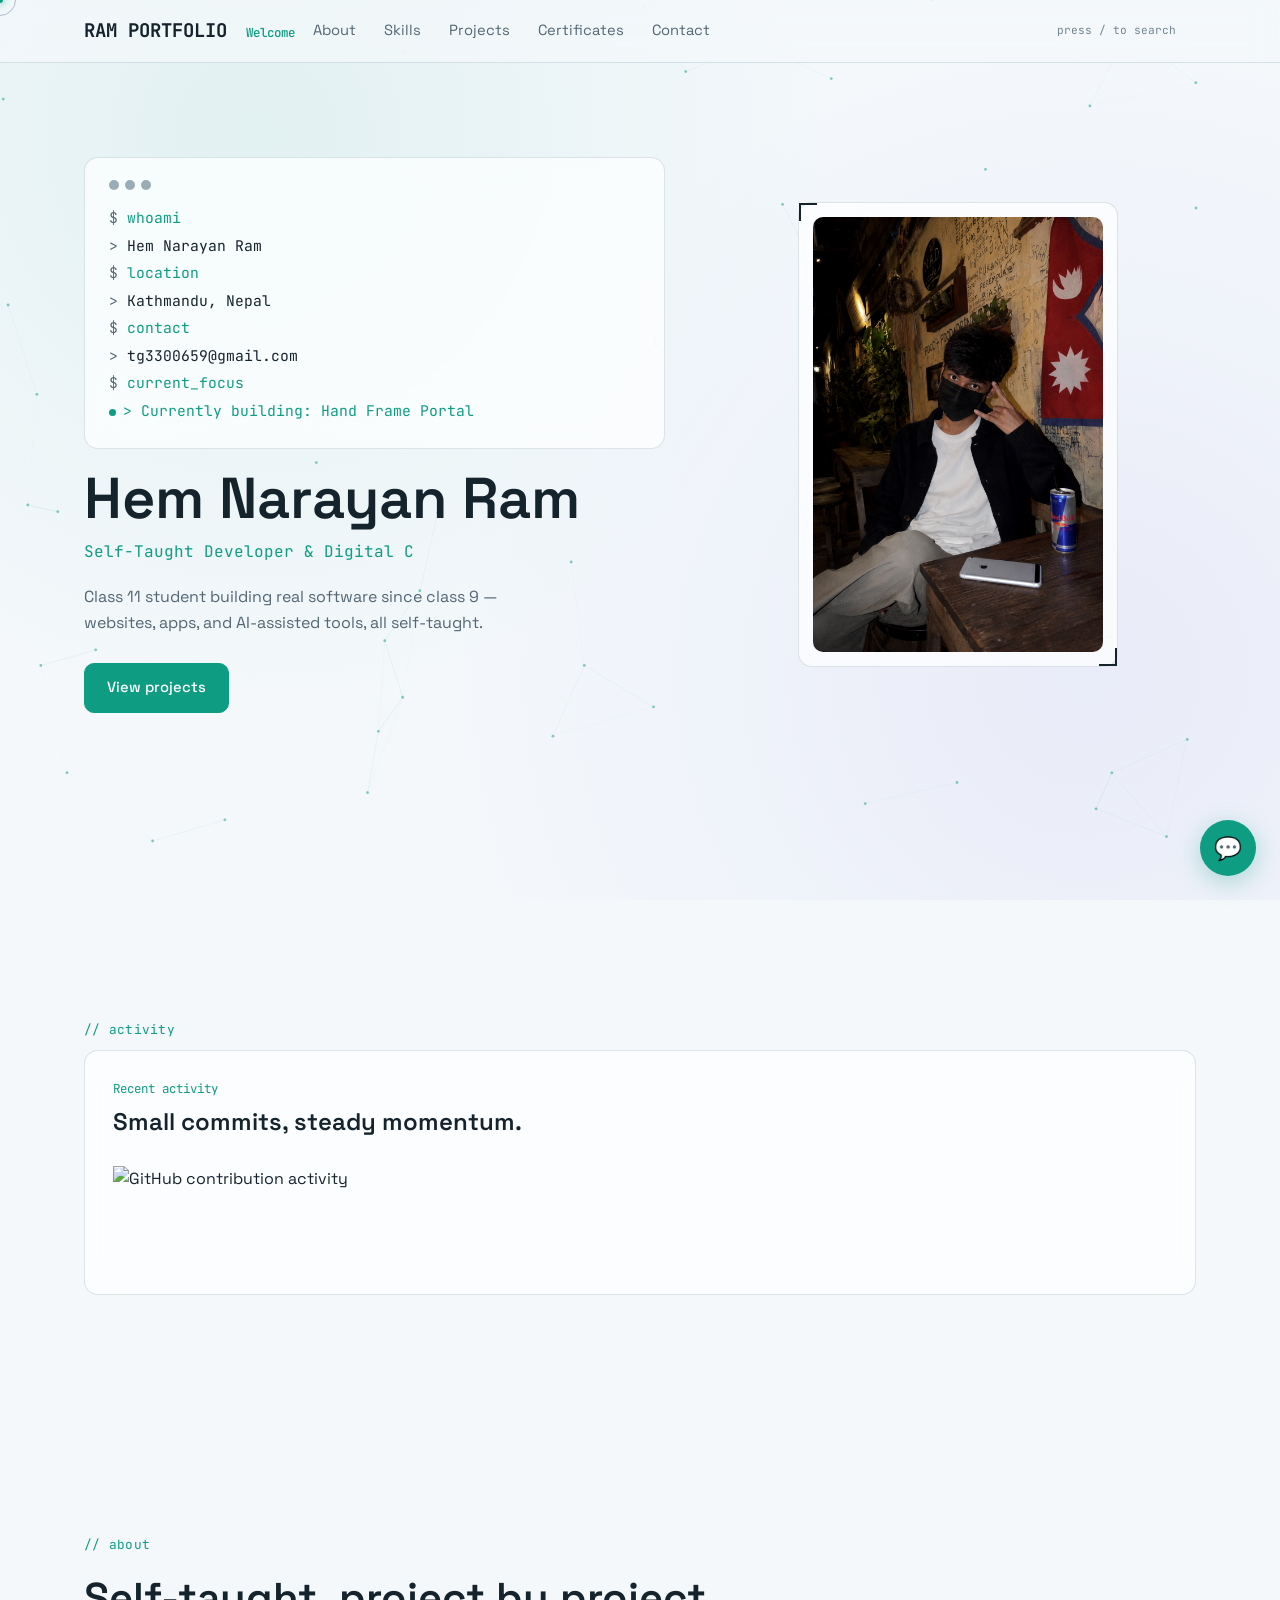
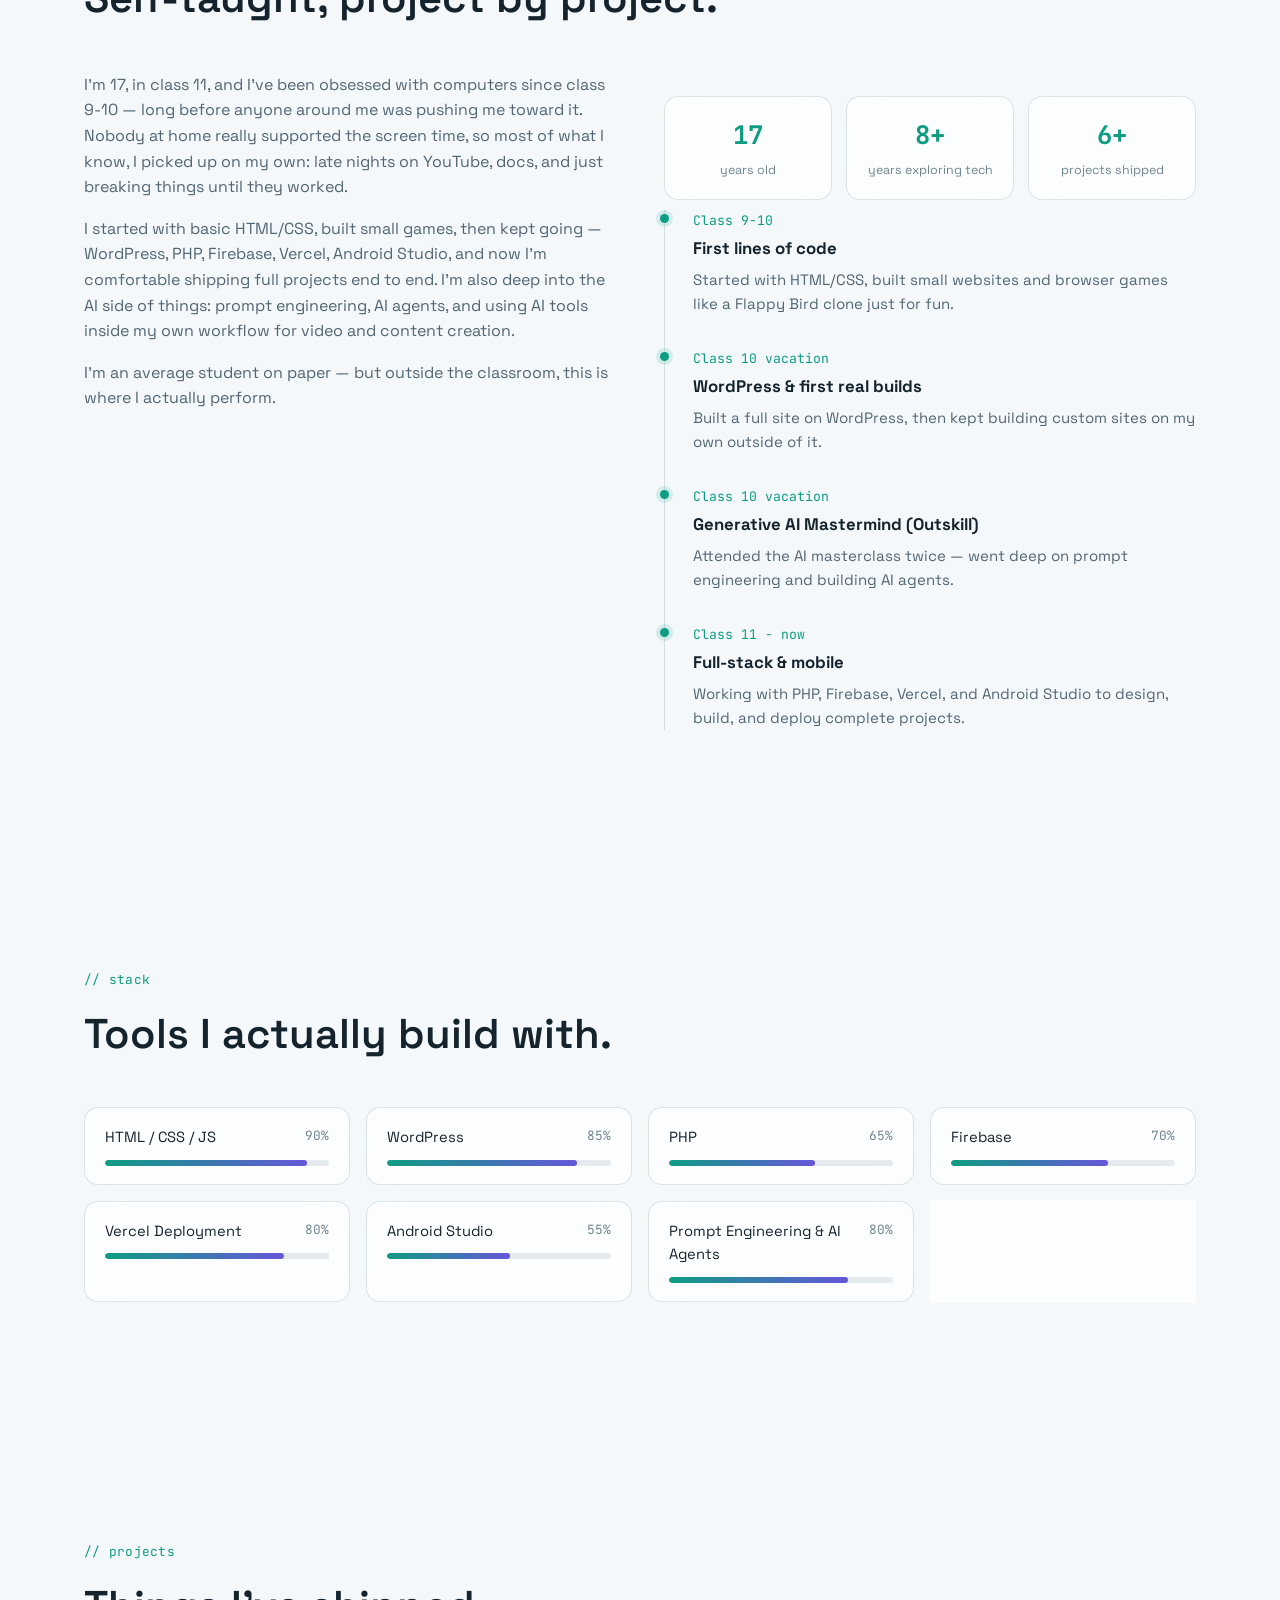
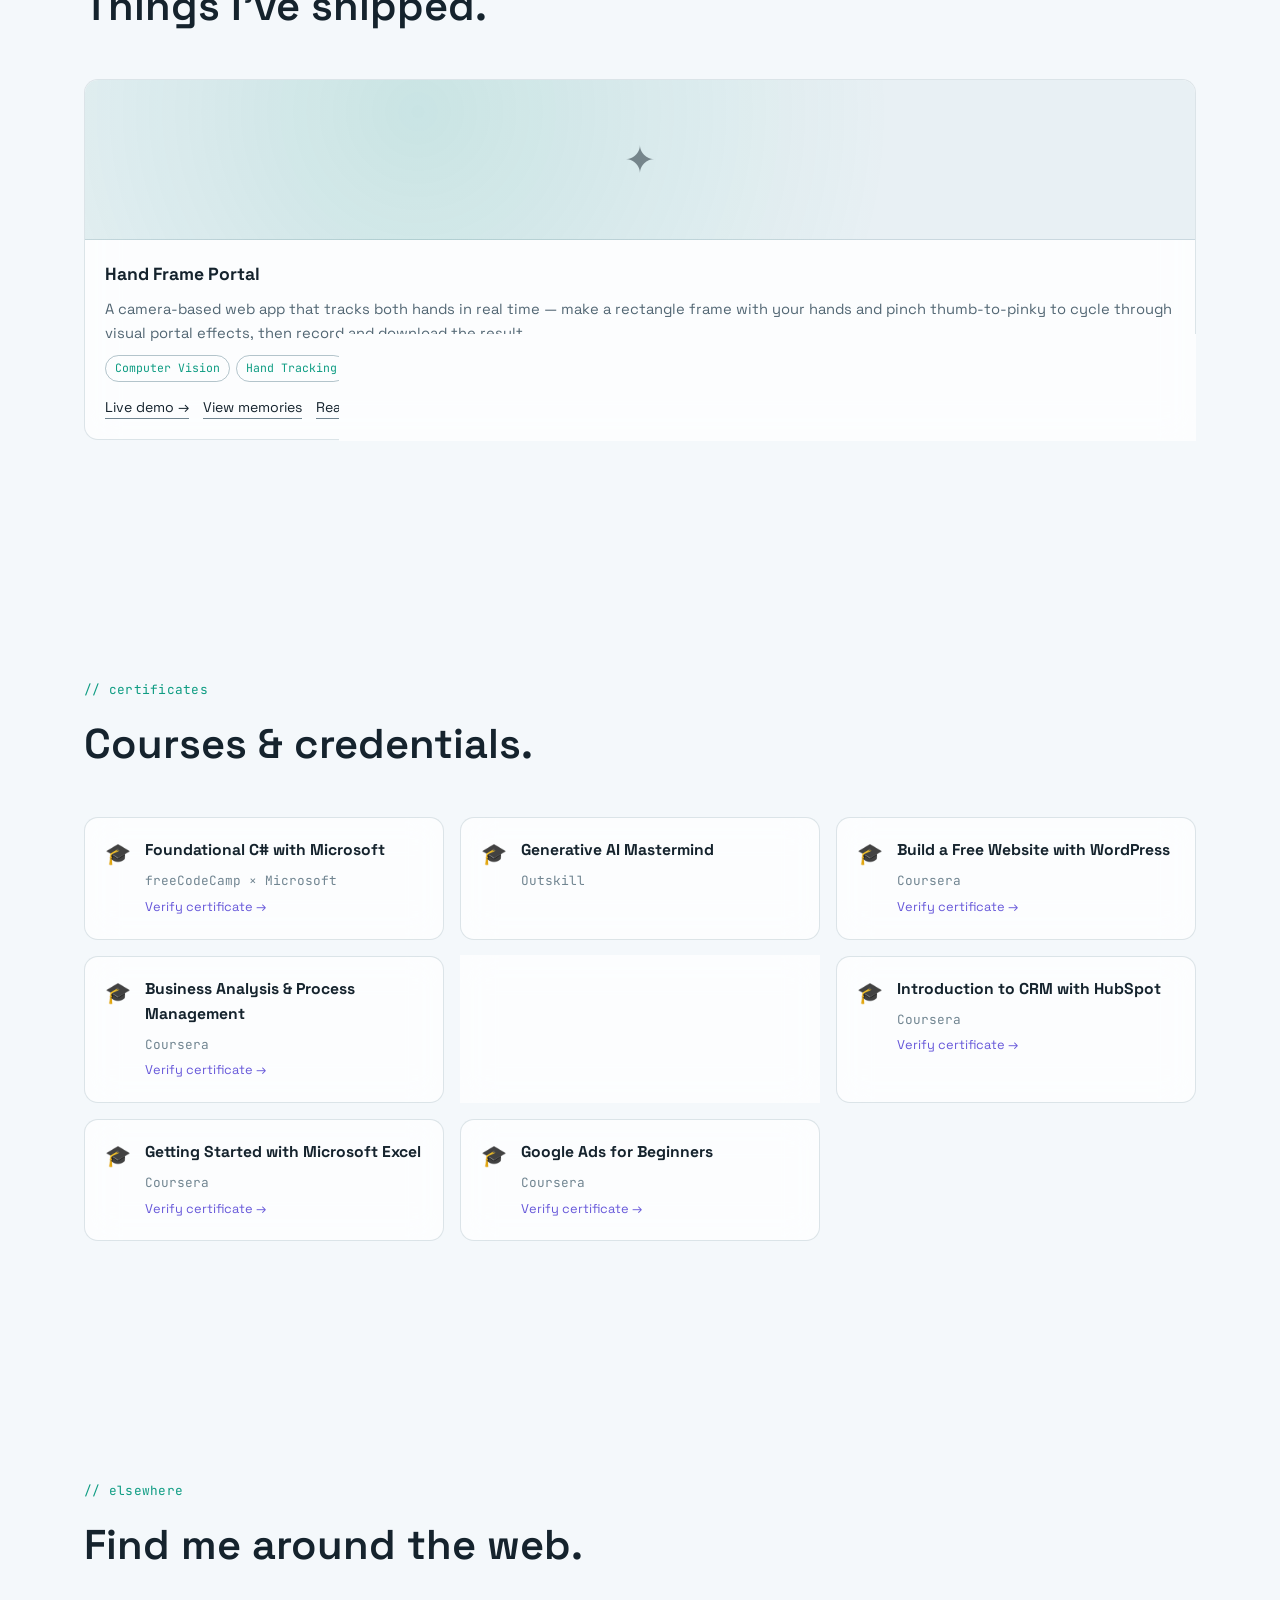
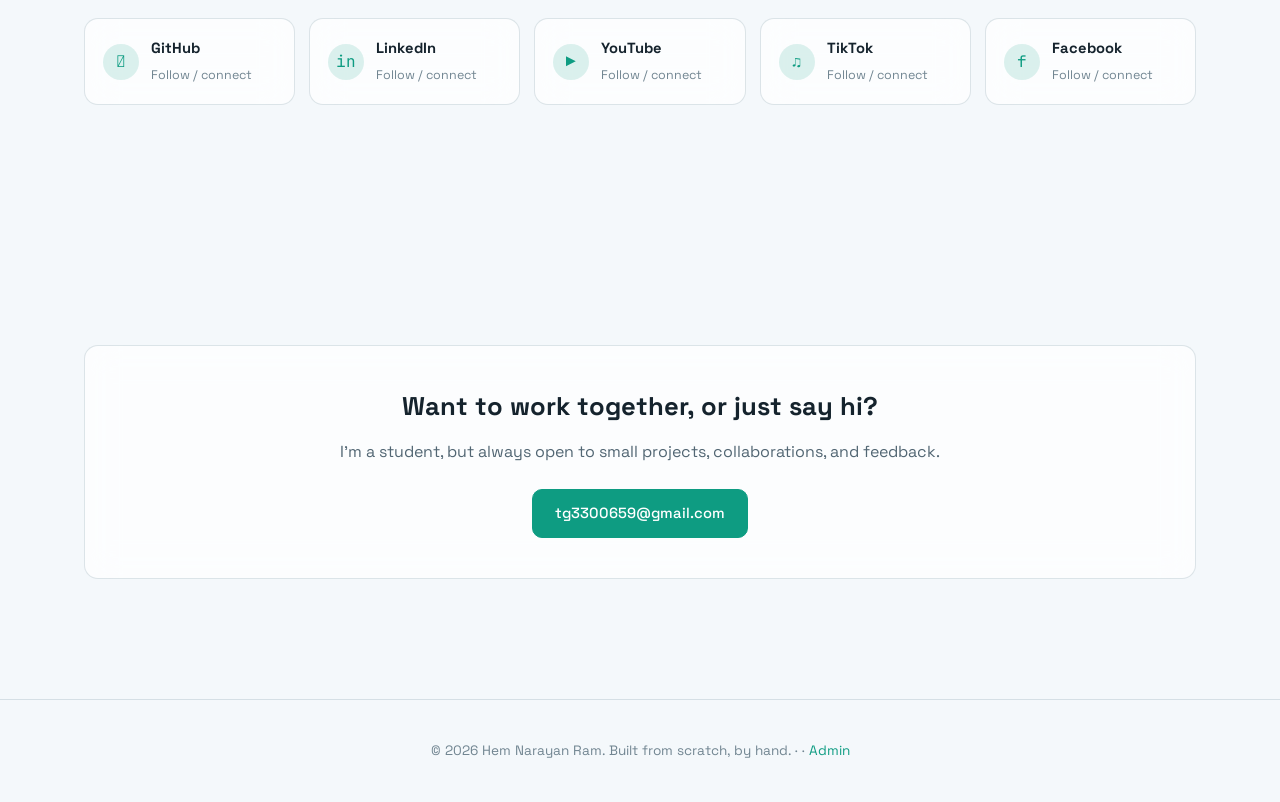
==== index.html @ 4b00f626 "fixed image, data loading, favicon and cache" ====
<!DOCTYPE html>
<html lang="en" data-theme="light">
<head>
<meta charset="UTF-8">
<meta name="viewport" content="width=device-width, initial-scale=1.0">
<title>Hem Narayan Ram — Portfolio</title>
<meta name="description" content="Self-taught developer and digital creator — websites, apps, and AI-assisted tools.">
<link rel="icon" type="image/svg+xml" href="assets/favicon.svg">
<link rel="preconnect" href="https://fonts.googleapis.com">
<link href="https://fonts.googleapis.com/css2?family=Space+Grotesk:wght@400;500;600;700&family=JetBrains+Mono:wght@400;500&display=swap" rel="stylesheet">
<link rel="stylesheet" href="css/style.css?v=20260920">
</head>
<body>

<canvas id="net-canvas"></canvas>
<div class="cursor-dot"></div>
<div class="cursor-ring"></div>

<div id="boot">
  <div class="boot-box mono">
    <span class="cursor-blink"></span>
  </div>
</div>

<header>
  <nav>
    <div class="logo mono"><strong>RAM PORTFOLIO</strong> <span class="nav-welcome">Welcome</span></div>
    <ul class="nav-links" id="nav-links">
      <li><a href="#about">About</a></li>
      <li><a href="#skills">Skills</a></li>
      <li><a href="#projects">Projects</a></li>
      <li><a href="#certificates">Certificates</a></li>
      <li><a href="#contact">Contact</a></li>
    </ul>
    <span class="palette-hint mono">press / to search</span>
    <button class="nav-toggle" id="nav-toggle" aria-label="Menu">&#9776;</button>
  </nav>
</header>

<!-- IDENTITY -->
<section class="identity">
  <div class="wrap identity-grid">
    <div>
      <div class="terminal glass">
        <div class="bar"><span class="dot"></span><span class="dot"></span><span class="dot"></span></div>
        <div class="row">$ <span class="k">whoami</span></div>
        <div class="row">&gt; <span class="v" id="term-name"></span></div>
        <div class="row">$ <span class="k">location</span></div>
        <div class="row">&gt; <span class="v" id="term-location"></span></div>
        <div class="row">$ <span class="k">contact</span></div>
        <div class="row">&gt; <span class="v" id="term-email"></span></div>
        <div class="row">$ <span class="k">current_focus</span></div>
        <div class="row status"><span class="live-dot"></span>&gt; <span id="term-status">available for opportunities</span></div>
      </div>
      <h1 id="hero-name"></h1>
      <div class="role-line mono" id="role-line"></div>
      <p class="lede" id="hero-lede"></p>
      <div class="btn-row">
        <a href="#projects" class="btn primary">View projects</a>
        <a href="#" id="resume-btn" class="btn ghost">Download resume</a>
      </div>
    </div>
    <div class="photo-frame glass">
      <span class="corner tl"></span><span class="corner br"></span>
      <img id="hero-photo" src="" alt="Hem Narayan Ram">
    </div>
  </div>
</section>

<!-- ACTIVITY -->
<section id="activity" class="activity-section">
  <div class="wrap">
    <p class="section-tag mono">// activity</p>
    <div id="activity-card" class="activity-card glass">
      <div>
        <p class="mono activity-label">Recent activity</p>
        <h2 class="section-title">Small commits, steady momentum.</h2>
      </div>
      <img id="github-graph" src="https://ghchart.rshah.org/46e5c2/hem-narayan" alt="GitHub contribution activity" onerror="this.closest('#activity-card').hidden=true">
    </div>
  </div>
</section>

<!-- ABOUT -->
<section id="about">
  <div class="wrap">
    <p class="section-tag mono">// about</p>
    <h2 class="section-title">Self-taught, project by project.</h2>
    <div class="about-grid">
      <div id="about-text"></div>
      <div>
        <div class="stat-row" id="stat-row"></div>
        <div class="timeline" id="timeline"></div>
      </div>
    </div>
  </div>
</section>

<!-- SKILLS -->
<section id="skills">
  <div class="wrap">
    <p class="section-tag mono">// stack</p>
    <h2 class="section-title">Tools I actually build with.</h2>
    <div class="skills-grid" id="skills-grid"></div>
  </div>
</section>

<!-- PROJECTS -->
<section id="projects">
  <div class="wrap">
    <p class="section-tag mono">// projects</p>
    <h2 class="section-title">Things I've shipped.</h2>
    <div class="projects-grid" id="projects-grid"></div>
  </div>
</section>

<!-- CERTIFICATES -->
<section id="certificates">
  <div class="wrap">
    <p class="section-tag mono">// certificates</p>
    <h2 class="section-title">Courses & credentials.</h2>
    <div class="cert-grid" id="cert-grid"></div>
  </div>
</section>

<!-- SOCIALS -->
<section id="socials">
  <div class="wrap">
    <p class="section-tag mono">// elsewhere</p>
    <h2 class="section-title">Find me around the web.</h2>
    <div class="social-grid" id="social-grid"></div>
  </div>
</section>

<!-- CONTACT -->
<section id="contact">
  <div class="wrap">
    <div class="contact-panel glass">
      <h3>Want to work together, or just say hi?</h3>
      <p>I'm a student, but always open to small projects, collaborations, and feedback.</p>
      <a id="contact-email" class="btn primary" href="#"></a>
    </div>
  </div>
</section>

<footer>
  <div class="wrap">
    &copy; <span id="year"></span> Hem Narayan Ram. Built from scratch, by hand. &middot;
    <span id="last-updated"></span><span id="visitor-count" hidden></span> &middot;
    <a href="admin/">Admin</a>
  </div>
</footer>

<!-- AI ASSISTANT WIDGET -->
<button id="ai-toggle" aria-label="Open assistant">&#128172;</button>
<div id="ai-panel" class="glass">
  <div class="ai-head mono">Site assistant <button onclick="document.getElementById('ai-panel').classList.remove('open')" style="background:none;border:none;color:var(--text-faint);cursor:pointer;">&times;</button></div>
  <div class="ai-body" id="ai-body"></div>
  <div class="ai-input">
    <input id="ai-input" type="text" placeholder="Ask about skills, projects...">
    <button id="ai-send">&#10148;</button>
  </div>
</div>

<div id="gallery-modal" class="feature-modal" hidden>
  <div class="feature-dialog gallery-dialog glass" role="dialog" aria-modal="true" aria-label="Project memories">
    <button class="modal-close" data-close-modal aria-label="Close">&times;</button>
    <button class="gallery-arrow gallery-prev" aria-label="Previous photo">&#8592;</button>
    <img id="gallery-image" src="" alt="">
    <button class="gallery-arrow gallery-next" aria-label="Next photo">&#8594;</button>
    <p id="gallery-caption"></p>
  </div>
</div>

<div id="case-modal" class="feature-modal" hidden>
  <div class="feature-dialog case-dialog glass" role="dialog" aria-modal="true" aria-label="Project case study">
    <button class="modal-close" data-close-modal aria-label="Close">&times;</button>
    <p class="section-tag mono">// case study</p>
    <h2 id="case-title"></h2>
    <div class="case-sections">
      <div><h3>Problem</h3><p id="case-problem"></p></div>
      <div><h3>Solution</h3><p id="case-solution"></p></div>
      <div><h3>Tech</h3><p id="case-tech"></p></div>
      <div><h3>What I learned</h3><p id="case-learnings"></p></div>
    </div>
  </div>
</div>

<div id="command-palette" class="feature-modal" hidden>
  <div class="feature-dialog palette-dialog glass" role="dialog" aria-modal="true" aria-label="Command palette">
    <input id="palette-input" type="search" autocomplete="off" placeholder="Search sections...">
    <div id="palette-list"></div>
    <p class="palette-foot mono">&#8593; &#8595; navigate · Enter open · Esc close</p>
  </div>
</div>

<script src="https://www.gstatic.com/firebasejs/10.12.2/firebase-app-compat.js"></script>
<script src="https://www.gstatic.com/firebasejs/10.12.2/firebase-firestore-compat.js"></script>
<script src="https://www.gstatic.com/firebasejs/10.12.2/firebase-auth-compat.js"></script>
<script src="js/firebase-config.js?v=20260920"></script>
<script src="js/content-data.js?v=20260920"></script>
<script src="js/content-loader.js?v=20260920"></script>
<script src="js/bg.js?v=20260920"></script>
<script src="js/main.js?v=20260920"></script>
</body>
</html>
---- css/style.css ----
/* ============================================================
   HEM NARAYAN RAM — PORTFOLIO
   Theme: Night terminal / glass panels over a live signal field
   Fonts: Space Grotesk (display + body), JetBrains Mono (labels/code)
   ============================================================ */

:root, [data-theme='light']{
  --bg:            #f4f8fb;
  --bg-soft:       #e8f0f4;
  --panel:         rgba(255, 255, 255, 0.72);
  --panel-border:  rgba(25, 75, 95, 0.14);
  --panel-border-strong: rgba(25, 75, 95, 0.32);
  --accent:        #0e9c82;
  --accent-2:      #6657d9;
  --accent-dim:    rgba(14, 156, 130, 0.14);
  --text:          #15232d;
  --text-dim:      #526673;
  --text-faint:    #718591;
  --danger:        #d94b5b;
  --canvas-rgb:    14, 156, 130;
  --canvas-glow:   rgba(14, 156, 130, 0.08);
  --canvas-glow-2: rgba(102, 87, 217, 0.08);
  --nav-bg:        rgba(244, 248, 251, 0.72);
  --mobile-nav-bg: rgba(244, 248, 251, 0.97);
  --terminal-dot:  #9aadb7;
  --button-text:   #ffffff;
  --bar-track:     rgba(25, 75, 95, 0.10);
  --bot-message:   rgba(25, 75, 95, 0.07);
  --modal-backdrop: rgba(21, 35, 45, 0.48);
  --case-panel:    rgba(25, 75, 95, 0.04);
  --accent-shadow: rgba(14, 156, 130, 0.30);
  --field-bg:      rgba(255, 255, 255, 0.58);
  --save-bar-bg:   rgba(244, 248, 251, 0.90);
}

[data-theme='dark']{
  --bg:            #05070b;
  --bg-soft:       #0a0e14;
  --panel:         rgba(16, 22, 32, 0.55);
  --panel-border:  rgba(120, 200, 255, 0.14);
  --panel-border-strong: rgba(120, 200, 255, 0.32);
  --accent:        #46e5c2;
  --accent-2:      #8a7bff;
  --accent-dim:    rgba(70, 229, 194, 0.15);
  --text:          #e7edf5;
  --text-dim:      #93a1b5;
  --text-faint:    #5c6a80;
  --danger:        #ff6b6b;
  --canvas-rgb:    70, 229, 194;
  --canvas-glow:   rgba(70, 229, 194, 0.06);
  --canvas-glow-2: rgba(138, 123, 255, 0.07);
  --nav-bg:        rgba(5, 7, 11, 0.55);
  --mobile-nav-bg: rgba(5, 7, 11, 0.97);
  --terminal-dot:  #3a4356;
  --button-text:   #04120e;
  --bar-track:     rgba(255, 255, 255, 0.06);
  --bot-message:   rgba(255, 255, 255, 0.05);
  --modal-backdrop: rgba(5, 7, 11, 0.72);
  --case-panel:    rgba(255, 255, 255, 0.025);
  --accent-shadow: rgba(70, 229, 194, 0.35);
  --field-bg:      rgba(255, 255, 255, 0.04);
  --save-bar-bg:   rgba(5, 7, 11, 0.90);
}

:root{
  --radius:        14px;
  --maxw:          1160px;
  font-size: 16px;
}

*{ box-sizing: border-box; }
html{ scroll-behavior: smooth; scroll-padding-top: 90px; }

body{
  margin:0;
  background: var(--bg);
  color: var(--text);
  font-family: 'Space Grotesk', -apple-system, sans-serif;
  line-height: 1.6;
  overflow-x: hidden;
  cursor: none;
}

@media (max-width: 720px){
  body{ cursor: auto; }
  .cursor-dot, .cursor-ring{ display:none !important; }
}

a{ color: inherit; text-decoration: none; }
img{ max-width:100%; display:block; }
.mono{ font-family:'JetBrains Mono', monospace; }

/* ---------- layout helpers ---------- */
.wrap{ max-width: var(--maxw); margin: 0 auto; padding: 0 24px; }
section{ padding: 120px 0; position: relative; }
.section-tag{
  font-family:'JetBrains Mono', monospace;
  font-size: 0.8rem;
  color: var(--accent);
  letter-spacing: 0.02em;
  margin: 0 0 10px;
}
.section-title{
  font-size: clamp(1.8rem, 3.4vw, 2.6rem);
  margin: 0 0 40px;
  font-weight: 600;
  max-width: 640px;
}

/* ---------- background canvas ---------- */
#net-canvas{
  position: fixed; inset:0; width:100%; height:100%;
  z-index:0; pointer-events:none;
  background:
    radial-gradient(circle at 20% 15%, var(--canvas-glow), transparent 45%),
    radial-gradient(circle at 85% 75%, var(--canvas-glow-2), transparent 50%),
    var(--bg);
}

/* ---------- custom cursor ---------- */
.cursor-dot, .cursor-ring{
  position: fixed; top:0; left:0; pointer-events:none; z-index: 9999;
  border-radius:50%; transform: translate(-50%,-50%);
}
.cursor-dot{ width:6px; height:6px; background: var(--accent); box-shadow: 0 0 8px var(--accent); }
.cursor-ring{
  width:32px; height:32px; border:1px solid var(--panel-border-strong);
  transition: width .18s, height .18s, border-color .18s, background .18s;
}
.cursor-ring.hover{
  width:52px; height:52px;
  border-color: var(--accent);
  background: var(--accent-dim);
}

/* ---------- boot / terminal intro ---------- */
#boot{
  position: fixed; inset:0; background: var(--bg); z-index: 10000;
  display:flex; align-items:center; justify-content:center;
  transition: opacity .6s ease, visibility .6s ease;
}
#boot.hidden{ opacity:0; visibility:hidden; }
.boot-box{
  font-family:'JetBrains Mono', monospace;
  color: var(--accent);
  font-size: clamp(0.85rem, 2vw, 1.05rem);
  min-width: 280px;
}
.boot-box .line{ opacity:0; white-space:pre; }
.boot-box .cursor-blink{
  display:inline-block; width:8px; height:1em; background:var(--accent);
  vertical-align:-2px; animation: blink 1s steps(2) infinite;
}
@keyframes blink{ 50%{ opacity:0; } }

/* ---------- nav ---------- */
header{
  position: fixed; top:0; left:0; right:0; z-index: 500;
  backdrop-filter: blur(14px);
  background: var(--nav-bg);
  border-bottom: 1px solid var(--panel-border);
}
nav{ display:flex; align-items:center; justify-content:space-between; padding:16px 24px; max-width: var(--maxw); margin:0 auto; }
.logo{ font-family:'JetBrains Mono', monospace; font-weight:700; font-size:1.18rem; color:var(--text); }
.logo strong{ font-weight:700; }
.logo .nav-welcome{ color:var(--accent); font-size:0.78rem; font-weight:500; margin-left:8px; margin-right:18px; }
.logo span{ color: var(--accent); }
.nav-links{ display:flex; gap:28px; list-style:none; margin:0; padding:0; font-size:0.92rem; }
.nav-links a{ color: var(--text-dim); transition: color .2s; }
.nav-links a:hover{ color: var(--accent); }
.nav-toggle{ display:none; background:none; border:none; color:var(--text); font-size:1.4rem; cursor:pointer; }

@media (max-width: 760px){
  .nav-links{
    position:absolute; top:100%; left:0; right:0;
    flex-direction:column; background: var(--mobile-nav-bg);
    padding: 20px 24px; gap:16px; border-bottom:1px solid var(--panel-border);
    transform: translateY(-8px); opacity:0; pointer-events:none; transition:.2s;
  }
  .nav-links.open{ transform:translateY(0); opacity:1; pointer-events:auto; }
  .nav-toggle{ display:block; }
}

/* ---------- glass card ---------- */
.glass{
  background: var(--panel);
  border: 1px solid var(--panel-border);
  border-radius: var(--radius);
  backdrop-filter: blur(16px) saturate(140%);
  -webkit-backdrop-filter: blur(16px) saturate(140%);
}
.glass:hover{ border-color: var(--panel-border-strong); }

/* ---------- identity / hero ---------- */
.identity{
  min-height: 100vh; display:flex; align-items:center;
  padding-top: 90px; position:relative; z-index:1;
}
.identity-grid{
  display:grid; grid-template-columns: 1.1fr 0.9fr; gap:56px; align-items:center; width:100%;
}
@media (max-width: 880px){ .identity-grid{ grid-template-columns:1fr; } }

.terminal{
  padding: 22px 24px; font-family:'JetBrains Mono', monospace; font-size:0.92rem;
}
.terminal .bar{ display:flex; gap:6px; margin-bottom:16px; }
.terminal .dot{ width:10px; height:10px; border-radius:50%; background:var(--terminal-dot); }
.terminal .row{ color: var(--text-dim); margin: 4px 0; }
.terminal .row .k{ color: var(--accent); }
.terminal .row .v{ color: var(--text); }
.terminal .status{ color: var(--accent); }

.identity h1{
  font-size: clamp(2.3rem, 5vw, 3.6rem); margin: 18px 0 8px; font-weight:600; line-height:1.1;
}
.identity .role-line{
  font-family:'JetBrains Mono', monospace; color: var(--accent); font-size:1rem; min-height:1.4em;
}
.identity p.lede{ color: var(--text-dim); max-width: 480px; margin: 20px 0 28px; }
.btn-row{ display:flex; gap:14px; flex-wrap:wrap; }
.btn{
  display:inline-flex; align-items:center; gap:8px;
  padding: 12px 22px; border-radius: 10px; font-size:0.92rem; font-weight:500;
  border:1px solid var(--panel-border-strong); transition:.2s;
}
.btn.primary{ background: var(--accent); color:var(--button-text); border-color:var(--accent); }
.btn.primary:hover{ filter:brightness(1.08); }
.btn.ghost{ color:var(--text); }
.btn.ghost:hover{ border-color: var(--accent); color: var(--accent); }

.photo-frame{
  position:relative; padding:14px; max-width:320px; margin:0 auto;
}
.photo-frame img{ border-radius:10px; filter: grayscale(15%) contrast(1.05); }
.photo-frame .corner{ position:absolute; width:18px; height:18px; border-color:var(--accent); }
.photo-frame .tl{ top:0; left:0; border-top:2px solid; border-left:2px solid; }
.photo-frame .br{ bottom:0; right:0; border-bottom:2px solid; border-right:2px solid; }

/* ---------- about ---------- */
.about-grid{ display:grid; grid-template-columns: 1fr 1fr; gap:48px; }
@media (max-width: 820px){ .about-grid{ grid-template-columns:1fr; } }
.about-grid p{ color:var(--text-dim); margin: 0 0 16px; }
.stat-row{ display:grid; grid-template-columns: repeat(3,1fr); gap:14px; margin-top:24px; }
.stat{ padding:18px; text-align:center; }
.stat b{ display:block; font-size:1.6rem; color:var(--accent); font-family:'JetBrains Mono',monospace; }
.stat span{ font-size:0.78rem; color:var(--text-faint); }

/* ---------- skills ---------- */
.skills-grid{ display:grid; grid-template-columns: repeat(auto-fill, minmax(230px,1fr)); gap:16px; }
.skill-card{ padding:18px 20px; }
.skill-card .top{ display:flex; justify-content:space-between; margin-bottom:10px; font-size:0.92rem; }
.skill-card .top span:last-child{ color:var(--text-faint); font-family:'JetBrains Mono',monospace; font-size:0.8rem; }
.bar-track{ height:6px; border-radius:6px; background: var(--bar-track); overflow:hidden; }
.bar-fill{ height:100%; width:0; border-radius:6px; background: linear-gradient(90deg,var(--accent),var(--accent-2)); transition: width 1.1s cubic-bezier(.2,.8,.2,1); }

/* ---------- timeline (learning path) ---------- */
.timeline{ position:relative; margin-top: 10px; padding-left: 28px; border-left: 1px solid var(--panel-border); }
.tl-item{ position:relative; padding-bottom:32px; }
.tl-item:last-child{ padding-bottom:0; }
.tl-item::before{
  content:''; position:absolute; left:-33px; top:4px; width:9px; height:9px; border-radius:50%;
  background: var(--accent); box-shadow: 0 0 0 4px var(--accent-dim);
}
.tl-item .yr{ font-family:'JetBrains Mono',monospace; color:var(--accent); font-size:0.82rem; }
.tl-item h4{ margin: 4px 0 6px; font-size:1.05rem; }
.tl-item p{ color:var(--text-dim); margin:0; font-size:0.94rem; }

/* ---------- projects ---------- */
.projects-grid{ display:grid; grid-template-columns: repeat(auto-fit, minmax(300px,1fr)); gap:22px; }
.project-card{ overflow:hidden; display:flex; flex-direction:column; }
.project-card .thumb{
  height:160px; position:relative; overflow:hidden;
  background: radial-gradient(circle at 30% 20%, var(--accent-dim), transparent 60%), var(--bg-soft);
  display:flex; align-items:center; justify-content:center;
  border-bottom:1px solid var(--panel-border);
}
.project-card .thumb .glyph{ font-size:2.4rem; opacity:0.5; }
.project-card .body{ padding:20px; display:flex; flex-direction:column; gap:10px; flex:1; }
.project-card h3{ margin:0; font-size:1.1rem; }
.project-card p{ margin:0; color:var(--text-dim); font-size:0.92rem; flex:1; }
.tag-row{ display:flex; gap:6px; flex-wrap:wrap; }
.tag{ font-family:'JetBrains Mono',monospace; font-size:0.72rem; padding:3px 9px; border-radius:20px; border:1px solid var(--panel-border-strong); color: var(--accent); }
.project-card .links{ display:flex; gap:14px; font-size:0.88rem; margin-top:4px; }
.project-card .links a{ color:var(--text); border-bottom:1px solid var(--text-faint); }
.project-card .links a:hover{ color:var(--accent); border-color:var(--accent); }

/* ---------- certificates ---------- */
.cert-grid{ display:grid; grid-template-columns: repeat(auto-fit, minmax(280px,1fr)); gap:16px; }
.cert-card{ padding:20px; display:flex; gap:14px; align-items:flex-start; }
.cert-card .ic{ font-size:1.3rem; color:var(--accent); }
.cert-card h4{ margin:0 0 4px; font-size:0.98rem; }
.cert-card span{ font-size:0.8rem; color:var(--text-faint); font-family:'JetBrains Mono',monospace; }
.cert-card a{ font-size:0.8rem; color:var(--accent-2); }

/* ---------- socials / contact ---------- */
.social-grid{ display:grid; grid-template-columns: repeat(auto-fit, minmax(180px,1fr)); gap:14px; }
.social-card{ padding:18px; display:flex; align-items:center; gap:12px; }
.social-card .ic{ width:36px; height:36px; border-radius:50%; display:flex; align-items:center; justify-content:center; background:var(--accent-dim); color:var(--accent); flex-shrink:0; }
.social-card b{ display:block; font-size:0.92rem; }
.social-card span{ font-size:0.78rem; color:var(--text-faint); }

.contact-panel{ padding: 40px; text-align:center; }
.contact-panel h3{ font-size:1.6rem; margin:0 0 12px; }
.contact-panel p{ color:var(--text-dim); margin:0 0 24px; }

footer{ padding: 40px 0; text-align:center; color: var(--text-faint); font-size:0.85rem; border-top:1px solid var(--panel-border); }
footer a{ color: var(--accent); }

/* ---------- reveal-on-scroll ---------- */
.reveal{ opacity:0; transform: translateY(18px); transition: opacity .7s ease, transform .7s ease; }
.reveal.in{ opacity:1; transform:none; }

/* ---------- ai assistant widget ---------- */
#ai-toggle{
  position: fixed; bottom:24px; right:24px; z-index:900;
  width:56px; height:56px; border-radius:50%; background:var(--accent); color:var(--button-text);
  display:flex; align-items:center; justify-content:center; font-size:1.4rem; cursor:pointer;
  box-shadow: 0 6px 24px var(--accent-shadow); border:none;
}
#ai-panel{
  position: fixed; bottom:92px; right:24px; width:320px; max-width:88vw; height:420px; z-index:900;
  display:none; flex-direction:column; overflow:hidden;
}
#ai-panel.open{ display:flex; }
#ai-panel .ai-head{ padding:14px 16px; border-bottom:1px solid var(--panel-border); font-size:0.92rem; display:flex; justify-content:space-between; align-items:center; }
#ai-panel .ai-body{ flex:1; overflow-y:auto; padding:14px 16px; font-size:0.88rem; display:flex; flex-direction:column; gap:10px; }
#ai-panel .msg{ padding:9px 12px; border-radius:10px; max-width:85%; }
#ai-panel .msg.bot{ background: var(--bot-message); align-self:flex-start; }
#ai-panel .msg.user{ background: var(--accent-dim); color:var(--text); align-self:flex-end; }
#ai-panel .ai-input{ display:flex; border-top:1px solid var(--panel-border); }
#ai-panel .ai-input input{ flex:1; background:none; border:none; color:var(--text); padding:12px; font-size:0.88rem; outline:none; font-family:inherit; }
#ai-panel .ai-input button{ background:none; border:none; color:var(--accent); padding:0 14px; cursor:pointer; }

::selection{ background: var(--accent-dim); color: var(--text); }

/* ---------- additive portfolio features ---------- */
.palette-hint{ color:var(--text-faint); font-size:0.7rem; margin-left:auto; margin-right:20px; }
.live-dot{ display:inline-block; width:7px; height:7px; margin-right:7px; border-radius:50%; background:var(--accent); box-shadow:0 0 0 0 var(--accent-dim); animation:live-pulse 1.8s infinite; }
@keyframes live-pulse{ 70%{ box-shadow:0 0 0 7px transparent; } 100%{ box-shadow:0 0 0 0 transparent; } }
.text-link{ padding:0; border:0; border-bottom:1px solid var(--text-faint); background:none; color:var(--text); cursor:pointer; font:inherit; font-size:0.88rem; }
.text-link:hover{ color:var(--accent); border-color:var(--accent); }
.activity-card{ padding:28px; display:grid; gap:24px; }
.activity-card .section-title{ margin:4px 0 0; font-size:1.5rem; }
.activity-label{ color:var(--accent); font-size:0.78rem; margin:0; }
.activity-card img{ width:100%; min-height:100px; object-fit:contain; object-position:left center; }
.feature-modal[hidden]{ display:none; }
.feature-modal{ position:fixed; inset:0; z-index:1200; display:flex; align-items:center; justify-content:center; padding:24px; background:var(--modal-backdrop); backdrop-filter:blur(12px); opacity:0; transition:opacity .22s ease; }
.feature-modal.open{ opacity:1; }
.feature-dialog{ position:relative; width:min(920px,100%); max-height:calc(100vh - 48px); overflow:auto; transform:scale(.96); transition:transform .22s ease; }
.feature-modal.open .feature-dialog{ transform:scale(1); }
.modal-close{ position:absolute; top:12px; right:14px; z-index:2; border:0; background:none; color:var(--text-faint); font-size:1.8rem; line-height:1; cursor:pointer; }
.modal-close:hover{ color:var(--accent); }
.gallery-dialog{ padding:28px 64px 22px; text-align:center; }
.gallery-dialog img{ width:100%; max-height:70vh; object-fit:contain; border-radius:10px; background:var(--bg-soft); }
.gallery-dialog p{ color:var(--text-dim); margin:12px 0 0; }
.gallery-arrow{ position:absolute; top:50%; transform:translateY(-50%); width:40px; height:40px; border:1px solid var(--panel-border-strong); border-radius:50%; background:var(--panel); color:var(--accent); cursor:pointer; font-size:1.2rem; }
.gallery-arrow:hover{ border-color:var(--accent); background:var(--accent-dim); }
.gallery-prev{ left:14px; }
.gallery-next{ right:14px; }
.case-dialog{ padding:34px; }
.case-dialog h2{ margin:0 0 24px; }
.case-sections{ display:grid; grid-template-columns:1fr 1fr; gap:18px; }
.case-sections > div{ padding:16px; border:1px solid var(--panel-border); border-radius:10px; background:var(--case-panel); }
.case-sections h3{ margin:0 0 6px; color:var(--accent); font:500 0.8rem 'JetBrains Mono',monospace; }
.case-sections p{ color:var(--text-dim); margin:0; font-size:0.92rem; }
.palette-dialog{ width:min(600px,100%); padding:12px; }
.palette-dialog input{ width:100%; padding:14px; border:0; border-bottom:1px solid var(--panel-border); outline:0; background:transparent; color:var(--text); font:1rem 'Space Grotesk',sans-serif; }
.palette-item{ width:100%; display:flex; justify-content:space-between; padding:12px 14px; border:0; border-radius:8px; background:transparent; color:var(--text-dim); cursor:pointer; font:0.92rem 'Space Grotesk',sans-serif; text-align:left; }
.palette-item.selected,.palette-item:hover{ background:var(--accent-dim); color:var(--text); }
.palette-item span:last-child{ color:var(--text-faint); }
.palette-foot{ margin:10px 4px 2px; color:var(--text-faint); font-size:0.68rem; }
.project-gallery-editor{ margin-top:14px; padding-top:14px; border-top:1px solid var(--panel-border); }
.project-gallery-editor > label{ display:block; margin-bottom:10px; color:var(--accent); font:0.78rem 'JetBrains Mono',monospace; }
.project-gallery-editor .add-btn{ margin-top:2px; }

@media (max-width:720px){
  .palette-hint{ display:none; }
  .feature-modal{ padding:12px; }
  .gallery-dialog{ padding:42px 48px 18px; }
  .gallery-dialog img{ max-height:62vh; }
  .case-dialog{ padding:30px 20px 20px; }
  .case-sections{ grid-template-columns:1fr; gap:12px; }
  .activity-card{ padding:20px; }
}
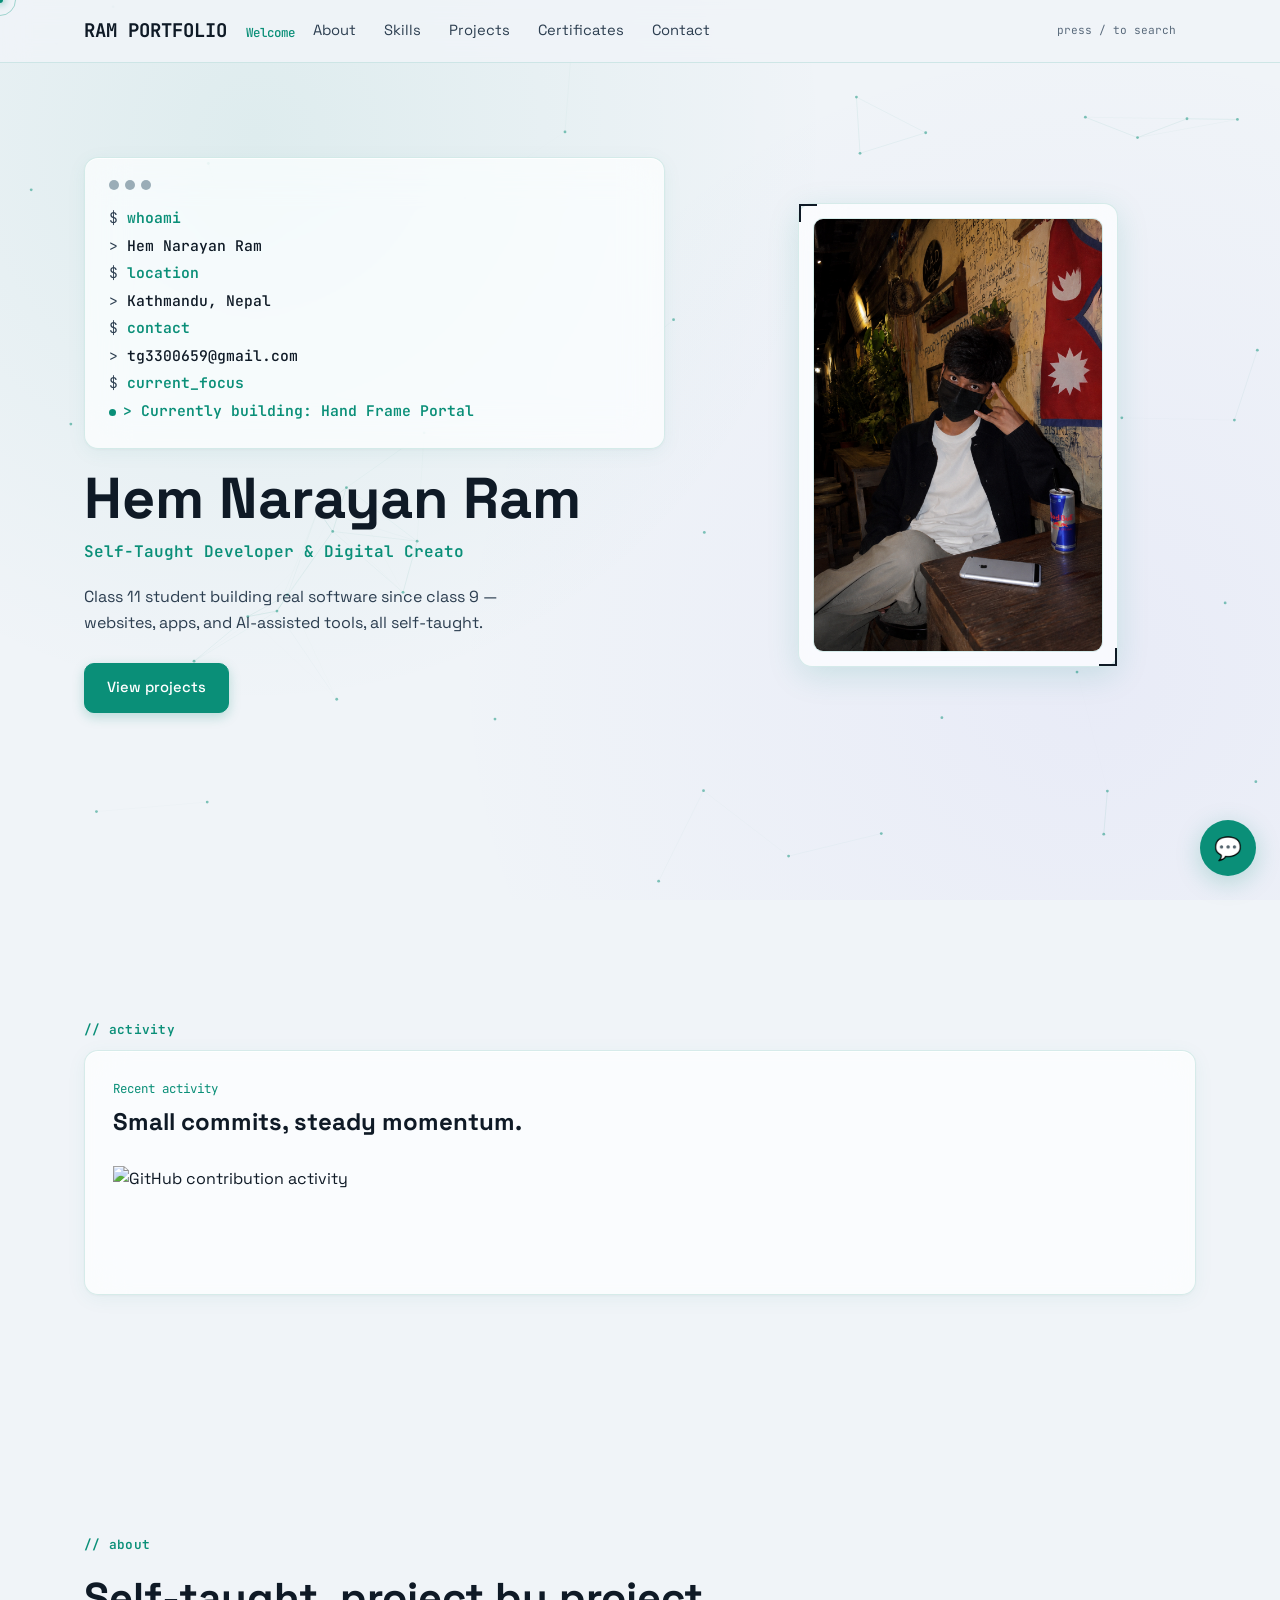
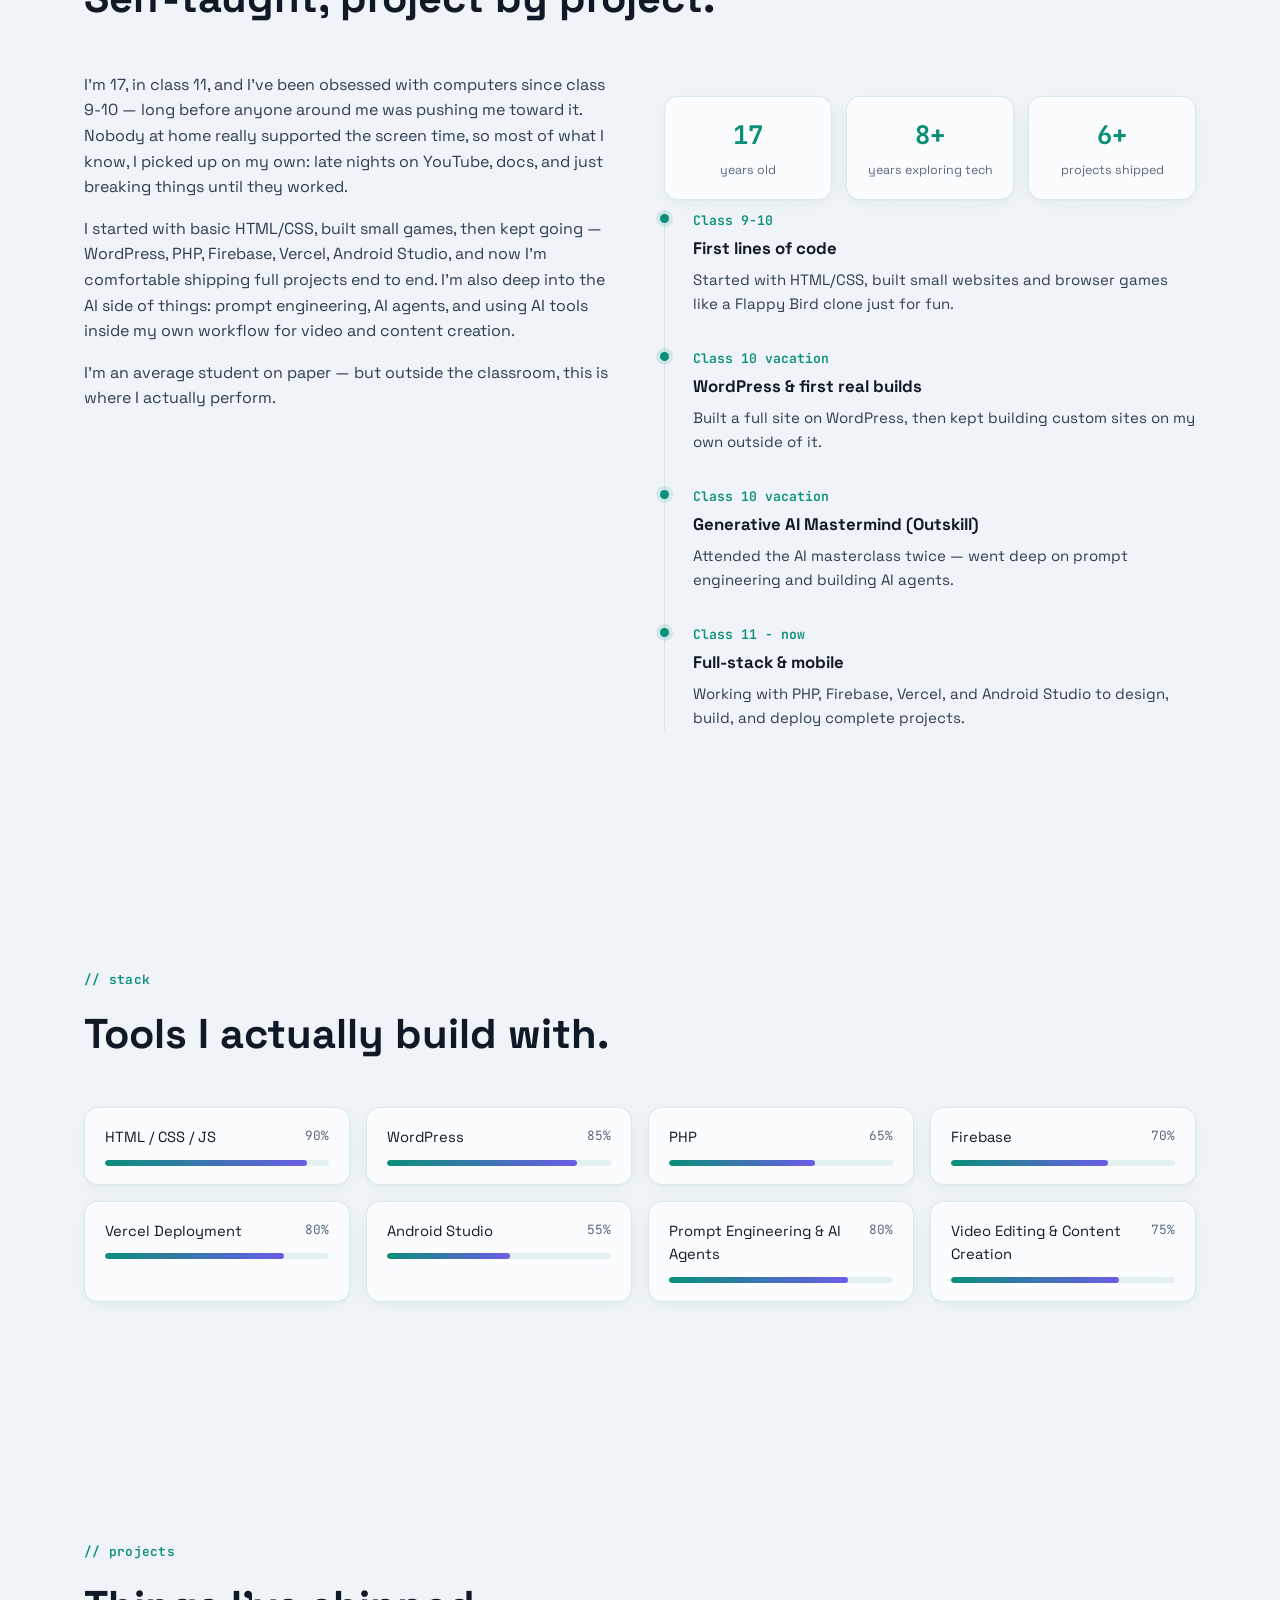
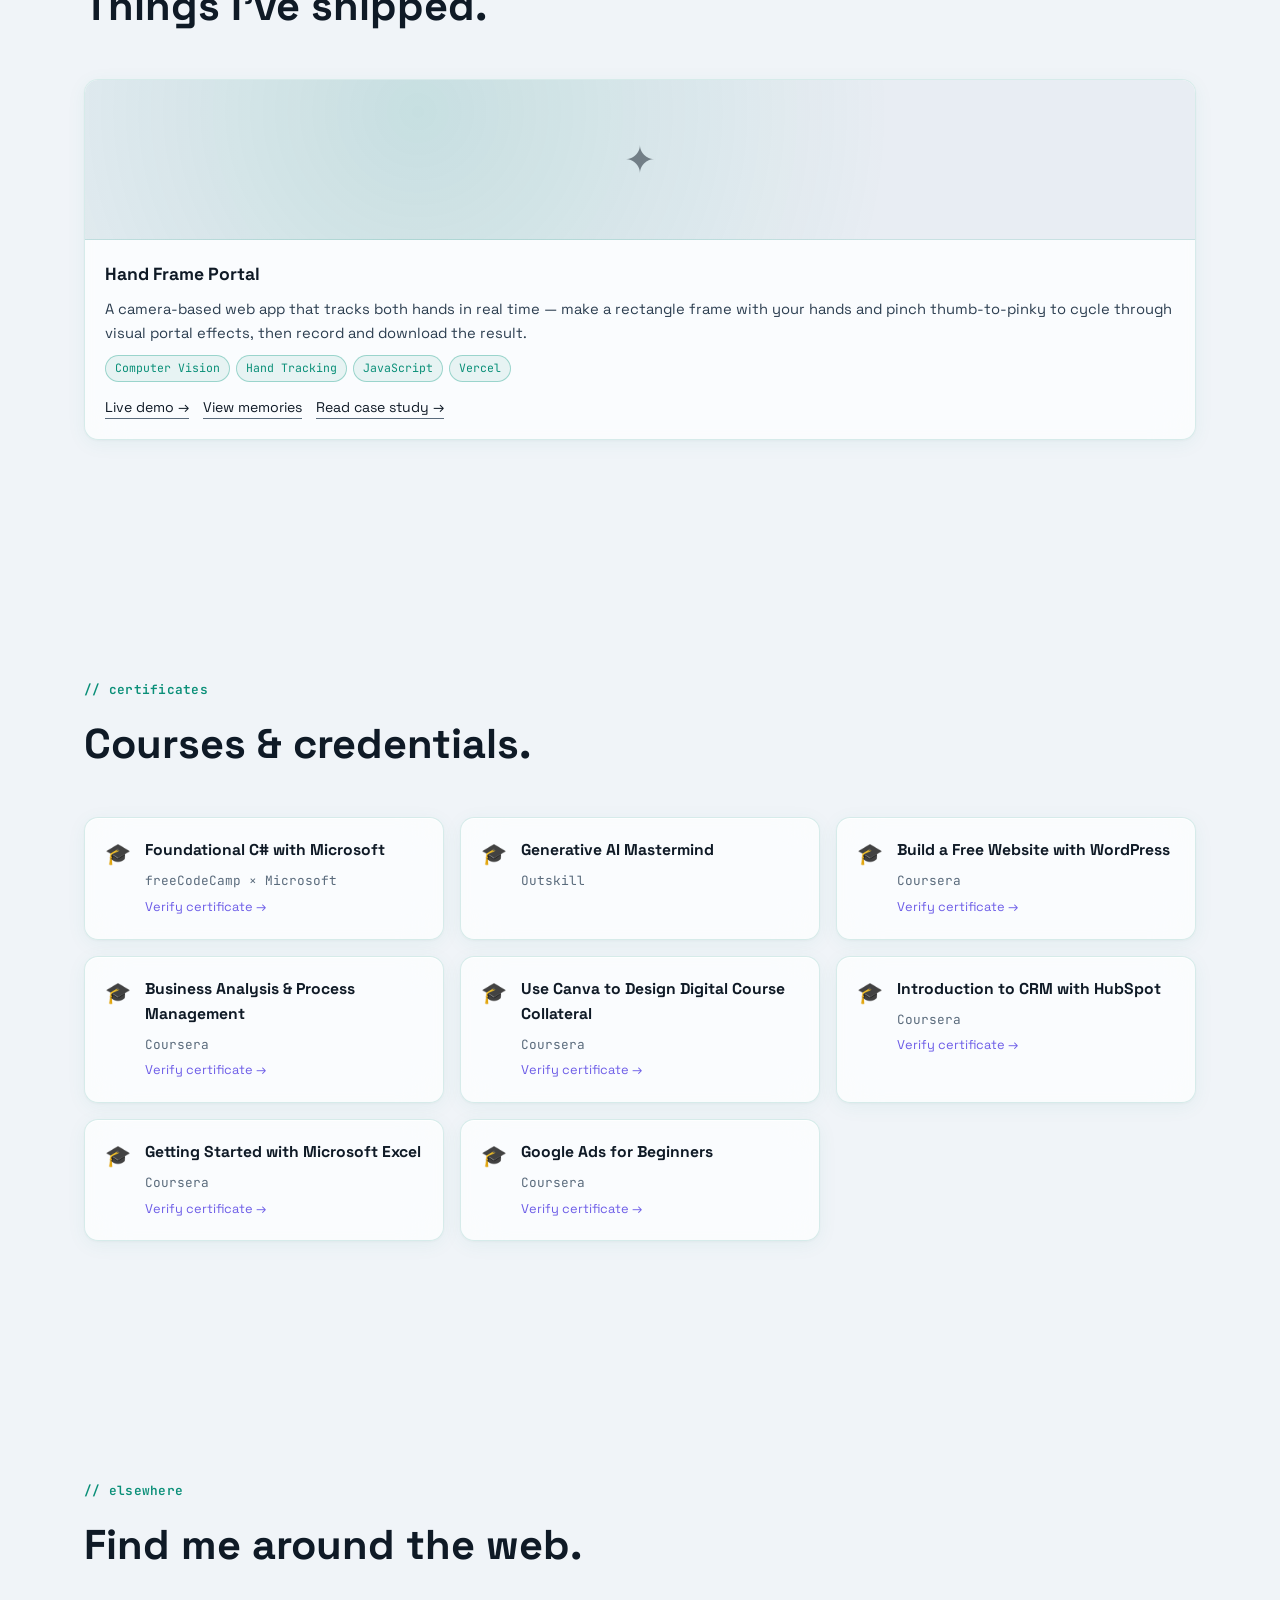
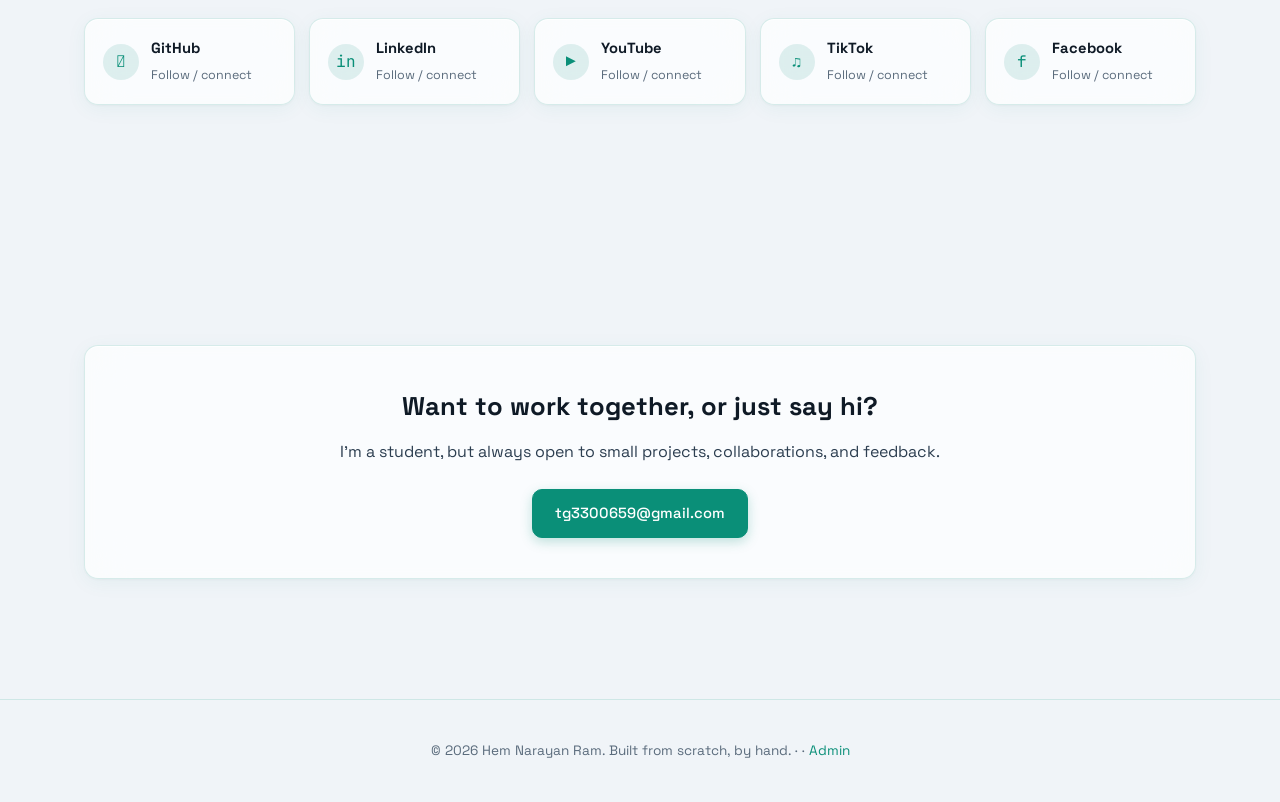
==== commit af7f9b06: "fixed deepMerge and saveAll to preserve default data" ====
--- a/index.html
+++ b/index.html
@@ -62,7 +62,7 @@
     </div>
     <div class="photo-frame glass">
       <span class="corner tl"></span><span class="corner br"></span>
-      <img id="hero-photo" src="" alt="Hem Narayan Ram">
+      <img id="hero-photo" src="assets/profile.jpg" alt="Hem Narayan Ram" onerror="this.onerror=null; this.src='assets/profile-fallback.svg'">
     </div>
   </div>
 </section>
--- a/css/style.css
+++ b/css/style.css
@@ -5,61 +5,61 @@
    ============================================================ */
 
 :root, [data-theme='light']{
-  --bg:            #f4f8fb;
-  --bg-soft:       #e8f0f4;
-  --panel:         rgba(255, 255, 255, 0.72);
-  --panel-border:  rgba(25, 75, 95, 0.14);
-  --panel-border-strong: rgba(25, 75, 95, 0.32);
-  --accent:        #0e9c82;
-  --accent-2:      #6657d9;
-  --accent-dim:    rgba(14, 156, 130, 0.14);
-  --text:          #15232d;
-  --text-dim:      #526673;
-  --text-faint:    #718591;
-  --danger:        #d94b5b;
-  --canvas-rgb:    14, 156, 130;
-  --canvas-glow:   rgba(14, 156, 130, 0.08);
-  --canvas-glow-2: rgba(102, 87, 217, 0.08);
-  --nav-bg:        rgba(244, 248, 251, 0.72);
-  --mobile-nav-bg: rgba(244, 248, 251, 0.97);
-  --terminal-dot:  #9aadb7;
-  --button-text:   #ffffff;
-  --bar-track:     rgba(25, 75, 95, 0.10);
-  --bot-message:   rgba(25, 75, 95, 0.07);
+  --bg: #f0f4f8;
+  --bg-soft: #e8edf3;
+  --panel: rgba(255, 255, 255, 0.75);
+  --panel-border: rgba(14, 156, 130, 0.15);
+  --panel-border-strong: rgba(14, 156, 130, 0.35);
+  --accent: #0a8f78;
+  --accent-2: #6c5ce7;
+  --accent-dim: rgba(10, 143, 120, 0.12);
+  --text: #0f1a26;
+  --text-dim: #2c3e50;
+  --text-faint: #5a6b7c;
+  --danger: #d63031;
+  --canvas-rgb: 10, 143, 120;
+  --canvas-glow: rgba(10, 143, 120, 0.08);
+  --canvas-glow-2: rgba(108, 92, 231, 0.06);
+  --nav-bg: rgba(240, 244, 248, 0.85);
+  --mobile-nav-bg: rgba(240, 244, 248, 0.97);
+  --terminal-dot: #9aadb7;
+  --button-text: #ffffff;
+  --bar-track: rgba(25, 75, 95, 0.10);
+  --bot-message: rgba(25, 75, 95, 0.07);
   --modal-backdrop: rgba(21, 35, 45, 0.48);
-  --case-panel:    rgba(25, 75, 95, 0.04);
-  --accent-shadow: rgba(14, 156, 130, 0.30);
-  --field-bg:      rgba(255, 255, 255, 0.58);
-  --save-bar-bg:   rgba(244, 248, 251, 0.90);
+  --case-panel: rgba(25, 75, 95, 0.04);
+  --accent-shadow: rgba(10, 143, 120, 0.25);
+  --field-bg: rgba(255, 255, 255, 0.58);
+  --save-bar-bg: rgba(244, 248, 251, 0.90);
 }
 
 [data-theme='dark']{
-  --bg:            #05070b;
-  --bg-soft:       #0a0e14;
-  --panel:         rgba(16, 22, 32, 0.55);
-  --panel-border:  rgba(120, 200, 255, 0.14);
+  --bg: #05070b;
+  --bg-soft: #0a0e14;
+  --panel: rgba(16, 22, 32, 0.55);
+  --panel-border: rgba(120, 200, 255, 0.14);
   --panel-border-strong: rgba(120, 200, 255, 0.32);
-  --accent:        #46e5c2;
-  --accent-2:      #8a7bff;
-  --accent-dim:    rgba(70, 229, 194, 0.15);
-  --text:          #e7edf5;
-  --text-dim:      #93a1b5;
-  --text-faint:    #5c6a80;
-  --danger:        #ff6b6b;
-  --canvas-rgb:    70, 229, 194;
-  --canvas-glow:   rgba(70, 229, 194, 0.06);
+  --accent: #46e5c2;
+  --accent-2: #8a7bff;
+  --accent-dim: rgba(70, 229, 194, 0.15);
+  --text: #e7edf5;
+  --text-dim: #93a1b5;
+  --text-faint: #5c6a80;
+  --danger: #ff6b6b;
+  --canvas-rgb: 70, 229, 194;
+  --canvas-glow: rgba(70, 229, 194, 0.06);
   --canvas-glow-2: rgba(138, 123, 255, 0.07);
-  --nav-bg:        rgba(5, 7, 11, 0.55);
+  --nav-bg: rgba(5, 7, 11, 0.55);
   --mobile-nav-bg: rgba(5, 7, 11, 0.97);
-  --terminal-dot:  #3a4356;
-  --button-text:   #04120e;
-  --bar-track:     rgba(255, 255, 255, 0.06);
-  --bot-message:   rgba(255, 255, 255, 0.05);
+  --terminal-dot: #3a4356;
+  --button-text: #04120e;
+  --bar-track: rgba(255, 255, 255, 0.06);
+  --bot-message: rgba(255, 255, 255, 0.05);
   --modal-backdrop: rgba(5, 7, 11, 0.72);
-  --case-panel:    rgba(255, 255, 255, 0.025);
+  --case-panel: rgba(255, 255, 255, 0.025);
   --accent-shadow: rgba(70, 229, 194, 0.35);
-  --field-bg:      rgba(255, 255, 255, 0.04);
-  --save-bar-bg:   rgba(5, 7, 11, 0.90);
+  --field-bg: rgba(255, 255, 255, 0.04);
+  --save-bar-bg: rgba(5, 7, 11, 0.90);
 }
 
 :root{
@@ -186,10 +186,20 @@
   background: var(--panel);
   border: 1px solid var(--panel-border);
   border-radius: var(--radius);
-  backdrop-filter: blur(16px) saturate(140%);
-  -webkit-backdrop-filter: blur(16px) saturate(140%);
-}
-.glass:hover{ border-color: var(--panel-border-strong); }
+  backdrop-filter: blur(20px) saturate(160%);
+  -webkit-backdrop-filter: blur(20px) saturate(160%);
+  box-shadow: 0 8px 32px rgba(0, 0, 0, 0.1);
+  transition: border-color 0.3s, box-shadow 0.3s;
+}
+.glass:hover{
+  border-color: var(--panel-border-strong);
+  box-shadow: 0 12px 40px var(--accent-shadow);
+}
+[data-theme='light'] .glass{
+  background: rgba(255, 255, 255, 0.65);
+  box-shadow: 0 8px 32px rgba(0, 0, 0, 0.08);
+}
+[data-theme='light'] .glass:hover{ box-shadow: 0 12px 40px rgba(14, 156, 130, 0.15); }
 
 /* ---------- identity / hero ---------- */
 .identity{
@@ -383,3 +393,96 @@
   .case-sections{ grid-template-columns:1fr; gap:12px; }
   .activity-card{ padding:20px; }
 }
+
+/* ---------- light theme polish ---------- */
+[data-theme='light'] body{ background:var(--bg); }
+[data-theme='light'] #net-canvas{
+  background:
+    radial-gradient(circle at 20% 15%, rgba(10, 143, 120, 0.08), transparent 45%),
+    radial-gradient(circle at 85% 75%, rgba(108, 92, 231, 0.06), transparent 50%),
+    var(--bg);
+}
+[data-theme='light'] header{
+  background:rgba(240, 244, 248, 0.85);
+  border-bottom:1px solid var(--panel-border);
+}
+[data-theme='light'] .glass{
+  background:rgba(255, 255, 255, 0.7);
+  border:1px solid rgba(10, 143, 120, 0.15);
+  box-shadow:
+    0 4px 20px rgba(10, 143, 120, 0.06),
+    0 1px 3px rgba(0, 0, 0, 0.04),
+    inset 0 1px 0 rgba(255, 255, 255, 0.8);
+}
+[data-theme='light'] .glass:hover{
+  border-color:var(--panel-border-strong);
+  box-shadow:
+    0 8px 28px rgba(10, 143, 120, 0.12),
+    0 2px 6px rgba(0, 0, 0, 0.06),
+    inset 0 1px 0 rgba(255, 255, 255, 0.9);
+}
+[data-theme='light'] .terminal .row{ color:var(--text-dim); }
+[data-theme='light'] .terminal .row .v{ color:var(--text); font-weight:500; }
+[data-theme='light'] .terminal .row .k{ color:var(--accent); font-weight:600; }
+[data-theme='light'] .terminal .status{ color:var(--accent); font-weight:600; }
+[data-theme='light'] .stat b{ color:var(--accent); }
+[data-theme='light'] .bar-track{ background:rgba(10, 143, 120, 0.1); }
+[data-theme='light'] .bar-fill{ background:linear-gradient(90deg, var(--accent), var(--accent-2)); }
+[data-theme='light'] .project-card .thumb{
+  background:radial-gradient(circle at 30% 20%, rgba(10, 143, 120, 0.15), transparent 60%), var(--bg-soft);
+}
+[data-theme='light'] .tag{ background:rgba(10, 143, 120, 0.08); color:var(--accent); }
+[data-theme='light'] .social-card .ic{ background:var(--accent-dim); color:var(--accent); }
+[data-theme='light'] .btn.primary{
+  background:var(--accent);
+  color:#ffffff;
+  box-shadow:0 4px 12px rgba(10, 143, 120, 0.25);
+}
+[data-theme='light'] .btn.primary:hover{
+  background:#0a7a66;
+  box-shadow:0 6px 18px rgba(10, 143, 120, 0.35);
+}
+[data-theme='light'] .btn.ghost{ color:var(--text); border-color:var(--panel-border-strong); }
+[data-theme='light'] .btn.ghost:hover{
+  color:var(--accent);
+  border-color:var(--accent);
+  background:var(--accent-dim);
+}
+[data-theme='light'] .photo-frame{ box-shadow:0 8px 32px rgba(10, 143, 120, 0.15); }
+[data-theme='light'] .photo-frame img{ filter:grayscale(0%) contrast(1.02); border:1px solid var(--panel-border); }
+[data-theme='light'] .section-tag{ color:var(--accent); font-weight:600; }
+[data-theme='light'] .nav-links a{ color:var(--text-dim); }
+[data-theme='light'] .nav-links a:hover{ color:var(--accent); }
+[data-theme='light'] .logo{ color:var(--text); font-weight:600; }
+[data-theme='light'] #ai-panel{
+  background:rgba(255, 255, 255, 0.92);
+  box-shadow:0 8px 32px rgba(10, 143, 120, 0.15);
+}
+[data-theme='light'] #ai-panel .msg.bot{ background:rgba(10, 143, 120, 0.08); color:var(--text); }
+[data-theme='light'] #ai-panel .msg.user{ background:var(--accent-dim); color:var(--text); }
+[data-theme='light'] footer{ color:var(--text-faint); border-top:1px solid var(--panel-border); }
+[data-theme='light'] .cursor-dot{ background:var(--accent); box-shadow:0 0 8px var(--accent); }
+[data-theme='light'] .cursor-ring{ border-color:var(--panel-border-strong); }
+[data-theme='light'] .cursor-ring.hover{ border-color:var(--accent); background:var(--accent-dim); }
+[data-theme='light'] .cert-card .ic{ color:var(--accent); }
+[data-theme='light'] .cert-card a{ color:var(--accent-2); }
+[data-theme='light'] .tl-item::before{ background:var(--accent); box-shadow:0 0 0 4px var(--accent-dim); }
+[data-theme='light'] .tl-item .yr{ color:var(--accent); font-weight:600; }
+[data-theme='light'] .project-card:hover,
+[data-theme='light'] .skill-card:hover,
+[data-theme='light'] .cert-card:hover,
+[data-theme='light'] .social-card:hover{
+  border-color:var(--panel-border-strong);
+  box-shadow:
+    0 8px 28px rgba(10, 143, 120, 0.12),
+    0 2px 6px rgba(0, 0, 0, 0.06),
+    inset 0 1px 0 rgba(255, 255, 255, 0.9);
+  transform:translateY(-2px);
+  transition:all 0.25s ease;
+}
+[data-theme='light'] .section-title,
+[data-theme='light'] .identity h1,
+[data-theme='light'] .contact-panel h3{ color:var(--text); font-weight:700; }
+[data-theme='light'] .identity .role-line{ color:var(--accent); font-weight:600; }
+[data-theme='light'] .identity p.lede,
+[data-theme='light'] .contact-panel p{ color:var(--text-dim); }
